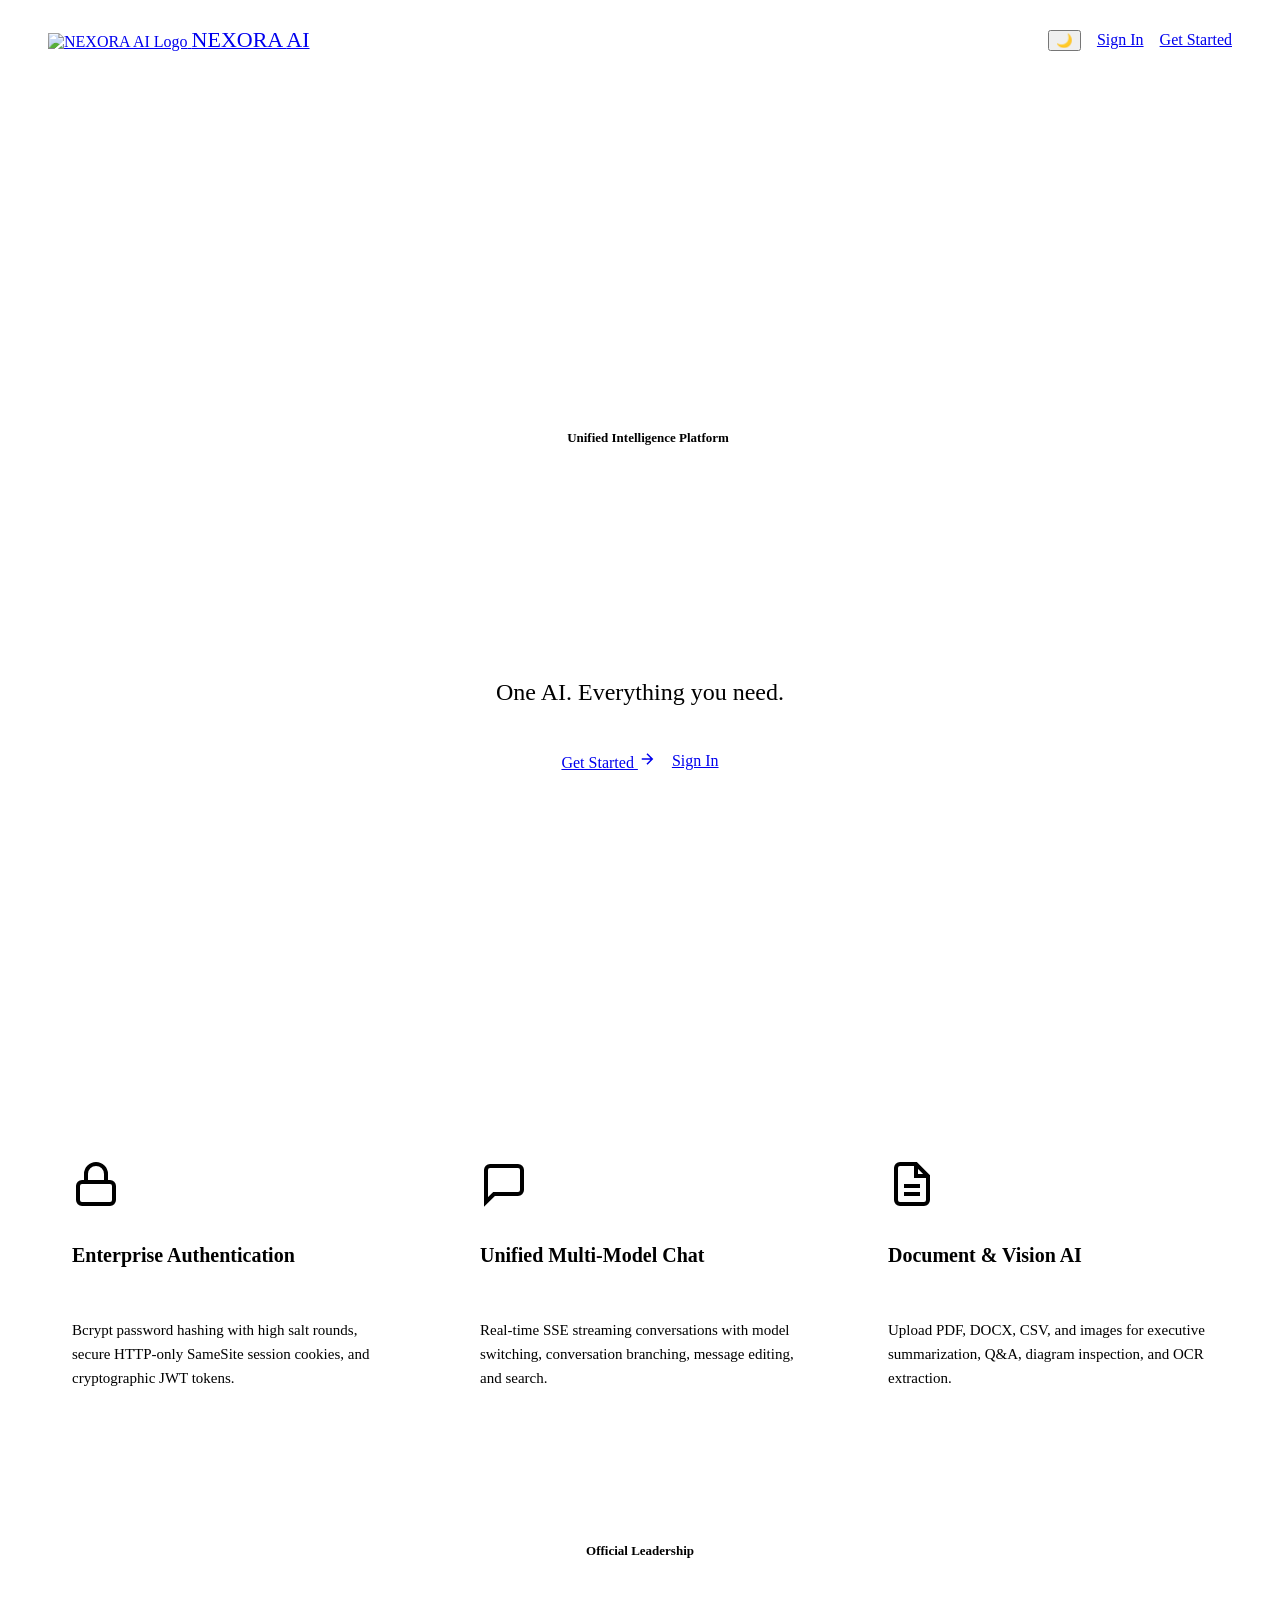
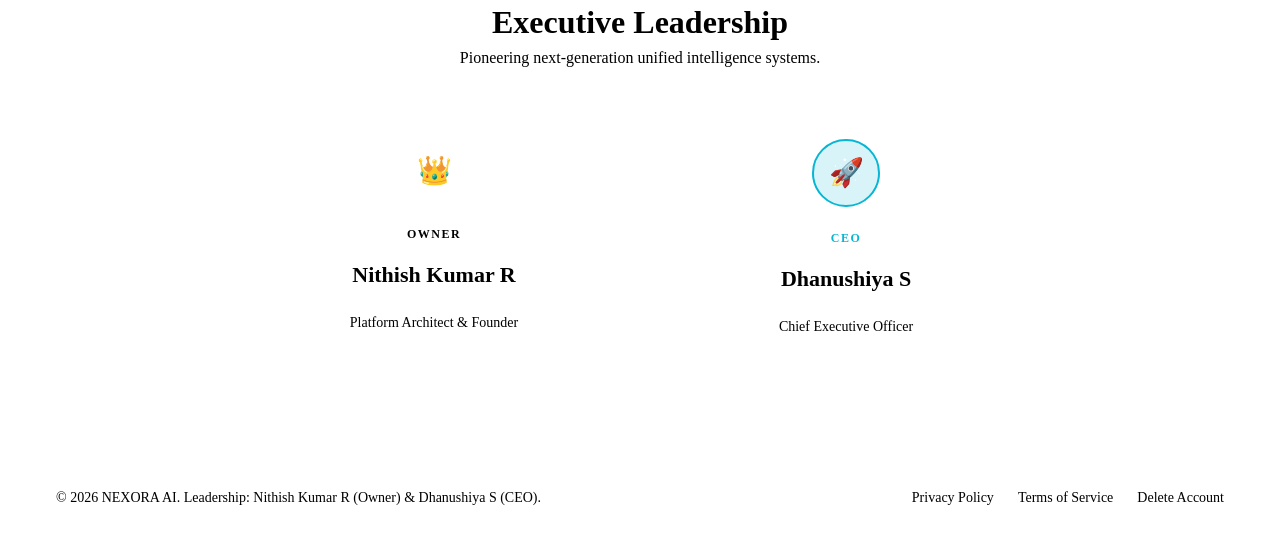
==== frontend/index.html @ 618863c6 "feat: permanent cloud deployment configuration and postgresql support" ====
<!DOCTYPE html>
<html lang="en">
<head>
  <meta charset="UTF-8">
  <meta name="viewport" content="width=device-width, initial-scale=1.0">
  <title>NEXORA AI — One AI. Everything you need.</title>
  <meta name="description" content="Production-ready AI platform with enterprise-grade security, multi-model chat, document vision, image generation, voice intelligence, and project workspaces.">
  <meta property="og:title" content="NEXORA AI — One AI. Everything you need.">
  <meta property="og:description" content="Production-ready AI platform with enterprise-grade security and unified intelligence.">
  <link rel="icon" type="image/png" href="/assets/favicon.png">
  
  <!-- Google Fonts -->
  <link rel="preconnect" href="https://fonts.googleapis.com">
  <link rel="preconnect" href="https://fonts.gstatic.com" crossorigin>
  <link href="https://fonts.googleapis.com/css2?family=Outfit:wght@400;600;700;800&family=Plus+Jakarta+Sans:wght@400;500;600;700&display=swap" rel="stylesheet">
  
  <link rel="stylesheet" href="/css/main.css">
  <script src="/js/theme.js"></script>

  <style>
    /* Landing Specific Styles */
    .landing-header {
      height: 80px;
      display: flex;
      align-items: center;
      justify-content: space-between;
      padding: 0 48px;
      position: fixed;
      top: 0;
      left: 0;
      right: 0;
      z-index: 50;
      background: var(--glass-bg);
      backdrop-filter: blur(16px);
      -webkit-backdrop-filter: blur(16px);
      border-bottom: 1px solid var(--color-border);
      transition: background-color var(--transition-normal), border-color var(--transition-normal);
    }
    .landing-nav-links {
      display: flex;
      align-items: center;
      gap: 16px;
    }
    .hero-section {
      min-height: 100vh;
      display: flex;
      flex-direction: column;
      align-items: center;
      justify-content: center;
      text-align: center;
      padding: 140px 24px 80px 24px;
      position: relative;
      z-index: 1;
    }
    .hero-badge {
      display: inline-flex;
      align-items: center;
      gap: 8px;
      padding: 6px 16px;
      border-radius: var(--radius-full);
      background: var(--color-primary-subtle);
      border: 1px solid var(--color-border);
      color: var(--color-bright);
      font-size: 13px;
      font-weight: 600;
      margin-bottom: 24px;
    }
    .hero-badge .pulse-dot {
      width: 8px;
      height: 8px;
      border-radius: 50%;
      background: var(--color-bright);
      box-shadow: 0 0 10px var(--color-bright);
      animation: pulse 2s infinite;
    }
    @keyframes pulse {
      0% { transform: scale(0.95); box-shadow: 0 0 0 0 var(--color-border-glow); }
      70% { transform: scale(1); box-shadow: 0 0 0 8px transparent; }
      100% { transform: scale(0.95); box-shadow: 0 0 0 0 transparent; }
    }
    .hero-title {
      font-size: clamp(44px, 7.5vw, 80px);
      font-weight: 800;
      letter-spacing: -1.5px;
      line-height: 1.1;
      max-width: 900px;
      margin-bottom: 20px;
    }
    .hero-title span {
      background: var(--gradient-primary);
      -webkit-background-clip: text;
      -webkit-text-fill-color: transparent;
    }
    .hero-tagline {
      font-size: clamp(18px, 2.5vw, 24px);
      font-weight: 500;
      color: var(--color-text-secondary);
      max-width: 640px;
      margin-bottom: 40px;
      line-height: 1.5;
    }
    .hero-cta-group {
      display: flex;
      align-items: center;
      gap: 16px;
      flex-wrap: wrap;
      justify-content: center;
    }
    .features-grid {
      display: grid;
      grid-template-columns: repeat(auto-fit, minmax(320px, 1fr));
      gap: 24px;
      max-width: 1200px;
      margin: 0 auto;
      padding: 0 24px 100px 24px;
      position: relative;
      z-index: 1;
    }
    .feature-card {
      background: var(--bg-card);
      border: 1px solid var(--color-border);
      border-radius: var(--radius-lg);
      padding: 32px;
      transition: all var(--transition-normal);
      display: flex;
      flex-direction: column;
      gap: 16px;
      box-shadow: var(--shadow-card);
    }
    .feature-card:hover {
      transform: translateY(-4px);
      border-color: var(--color-border-hover);
      box-shadow: var(--shadow-glow);
    }
    .feature-icon-box {
      width: 48px;
      height: 48px;
      border-radius: var(--radius-md);
      background: var(--color-primary-subtle);
      border: 1px solid var(--color-border);
      display: flex;
      align-items: center;
      justify-content: center;
      color: var(--color-bright);
    }
    .feature-card h3 {
      font-size: 20px;
      font-weight: 700;
      color: var(--color-text-main);
    }
    .feature-card p {
      color: var(--color-text-secondary);
      font-size: 15px;
      line-height: 1.6;
    }
    .landing-footer {
      border-top: 1px solid var(--color-border);
      padding: 40px 48px;
      display: flex;
      align-items: center;
      justify-content: space-between;
      color: var(--color-text-muted);
      font-size: 14px;
      max-width: 1200px;
      margin: 0 auto;
      flex-wrap: wrap;
      gap: 16px;
    }
    .footer-links {
      display: flex;
      align-items: center;
      gap: 24px;
    }
    .footer-links a {
      color: var(--color-text-secondary);
      text-decoration: none;
      transition: color var(--transition-fast);
    }
    .footer-links a:hover {
      color: var(--color-bright);
    }
    @media (max-width: 768px) {
      .landing-header {
        padding: 0 20px;
      }
      .landing-footer {
        padding: 32px 20px;
        flex-direction: column;
        align-items: center;
        text-align: center;
      }
    }
  </style>
</head>
<body>

  <!-- Ambient Glow Effects -->
  <div class="ambient-glow top-left"></div>
  <div class="ambient-glow bottom-right"></div>

  <!-- Header Navigation -->
  <header class="landing-header">
    <a href="/" class="brand-logo" style="margin-bottom: 0;">
      <img src="/assets/logo.png" alt="NEXORA AI Logo" class="brand-logo-img">
      <span class="brand-title" style="font-size: 22px;">NEXORA <span class="brand-accent">AI</span></span>
    </a>

    <div class="landing-nav-links">
      <button class="btn-theme-toggle" id="btn-theme-toggle" title="Switch to Black Theme" aria-label="Toggle Theme">
        <span class="theme-icon-dark">🌙</span>
      <span class="theme-icon-light" style="display:none;">☀️</span>
      </button>
      <a href="/login" id="btn-header-signin" class="btn btn-secondary">Sign In</a>
      <a href="/signup" id="btn-header-getstarted" class="btn btn-primary">Get Started</a>
    </div>
  </header>

  <!-- Hero Section -->
  <main>
    <section class="hero-section">
      <div class="hero-badge">
        <span class="pulse-dot"></span>
        <span>Unified Intelligence Platform</span>
      </div>

      <h1 class="hero-title">
        <span>NEXORA AI</span>
      </h1>

      <p class="hero-tagline">
        One AI. Everything you need.
      </p>

      <div class="hero-cta-group">
        <a href="/signup" id="btn-hero-getstarted" class="btn btn-primary btn-lg">
          Get Started
          <svg viewBox="0 0 24 24" fill="none" stroke="currentColor" stroke-width="2" width="18" height="18">
            <path d="M5 12h14M12 5l7 7-7 7"/>
          </svg>
        </a>
        <a href="/login" id="btn-hero-signin" class="btn btn-secondary btn-lg">
          Sign In
        </a>
      </div>
    </section>

    <!-- Core Features Grid -->
    <section class="features-grid">
      <div class="feature-card">
        <div class="feature-icon-box">
          <svg viewBox="0 0 24 24" fill="none" stroke="currentColor" stroke-width="2">
            <rect x="3" y="11" width="18" height="11" rx="2" ry="2"></rect>
            <path d="M7 11V7a5 5 0 0 1 10 0v4"></path>
          </svg>
        </div>
        <h3>Enterprise Authentication</h3>
        <p>Bcrypt password hashing with high salt rounds, secure HTTP-only SameSite session cookies, and cryptographic JWT tokens.</p>
      </div>

      <div class="feature-card">
        <div class="feature-icon-box">
          <svg viewBox="0 0 24 24" fill="none" stroke="currentColor" stroke-width="2">
            <path d="M21 15a2 2 0 0 1-2 2H7l-4 4V5a2 2 0 0 1 2-2h14a2 2 0 0 1 2 2z"></path>
          </svg>
        </div>
        <h3>Unified Multi-Model Chat</h3>
        <p>Real-time SSE streaming conversations with model switching, conversation branching, message editing, and search.</p>
      </div>

      <div class="feature-card">
        <div class="feature-icon-box">
          <svg viewBox="0 0 24 24" fill="none" stroke="currentColor" stroke-width="2">
            <path d="M14 2H6a2 2 0 0 0-2 2v16a2 2 0 0 0 2 2h12a2 2 0 0 0 2-2V8z"></path>
            <polyline points="14 2 14 8 20 8"></polyline>
            <line x1="16" y1="13" x2="8" y2="13"></line>
            <line x1="16" y1="17" x2="8" y2="17"></line>
          </svg>
        </div>
        <h3>Document & Vision AI</h3>
        <p>Upload PDF, DOCX, CSV, and images for executive summarization, Q&amp;A, diagram inspection, and OCR extraction.</p>
      </div>
    </section>

    <!-- Leadership Section -->
    <section style="max-width: 1200px; margin: 0 auto; padding: 0 24px 80px 24px; position: relative; z-index: 1;">
      <div style="text-align: center; margin-bottom: 40px;">
        <div class="hero-badge" style="margin-bottom: 12px;">
          <span>Official Leadership</span>
        </div>
        <h2 style="font-size: 32px; font-weight: 800; color: var(--color-text-main); margin-bottom: 8px;">Executive Leadership</h2>
        <p style="color: var(--color-text-secondary); font-size: 16px; max-width: 500px; margin: 0 auto;">Pioneering next-generation unified intelligence systems.</p>
      </div>

      <div style="display: grid; grid-template-columns: repeat(auto-fit, minmax(280px, 1fr)); gap: 24px; max-width: 800px; margin: 0 auto;">
        <!-- Owner Card -->
        <div class="feature-card" style="align-items: center; text-align: center; border-color: var(--color-border);">
          <div style="width: 64px; height: 64px; border-radius: 50%; background: var(--color-primary-subtle); border: 2px solid var(--color-bright); display: flex; align-items: center; justify-content: center; font-size: 28px; margin-bottom: 8px;">
            👑
          </div>
          <span style="font-size: 12px; font-weight: 700; text-transform: uppercase; letter-spacing: 1.5px; color: var(--color-bright);">Owner</span>
          <h3 style="font-size: 22px; font-weight: 700; margin: 4px 0 8px 0; color: var(--color-text-main);">Nithish Kumar R</h3>
          <p style="color: var(--color-text-secondary); font-size: 14px; margin: 0;">Platform Architect &amp; Founder</p>
        </div>

        <!-- CEO Card -->
        <div class="feature-card" style="align-items: center; text-align: center; border-color: rgba(6, 182, 212, 0.4);">
          <div style="width: 64px; height: 64px; border-radius: 50%; background: rgba(6, 182, 212, 0.15); border: 2px solid #06B6D4; display: flex; align-items: center; justify-content: center; font-size: 28px; margin-bottom: 8px;">
            🚀
          </div>
          <span style="font-size: 12px; font-weight: 700; text-transform: uppercase; letter-spacing: 1.5px; color: #06B6D4;">CEO</span>
          <h3 style="font-size: 22px; font-weight: 700; margin: 4px 0 8px 0; color: var(--color-text-main);">Dhanushiya S</h3>
          <p style="color: var(--color-text-secondary); font-size: 14px; margin: 0;">Chief Executive Officer</p>
        </div>
      </div>
    </section>
  </main>

  <!-- Footer -->
  <footer class="landing-footer">
    <div>&copy; 2026 NEXORA AI. Leadership: Nithish Kumar R (Owner) &amp; Dhanushiya S (CEO).</div>
    <div class="footer-links">
      <a href="/privacy">Privacy Policy</a>
      <a href="/terms">Terms of Service</a>
      <a href="/delete-account">Delete Account</a>
    </div>
  </footer>

  <script src="/js/api.js"></script>
</body>
</html>
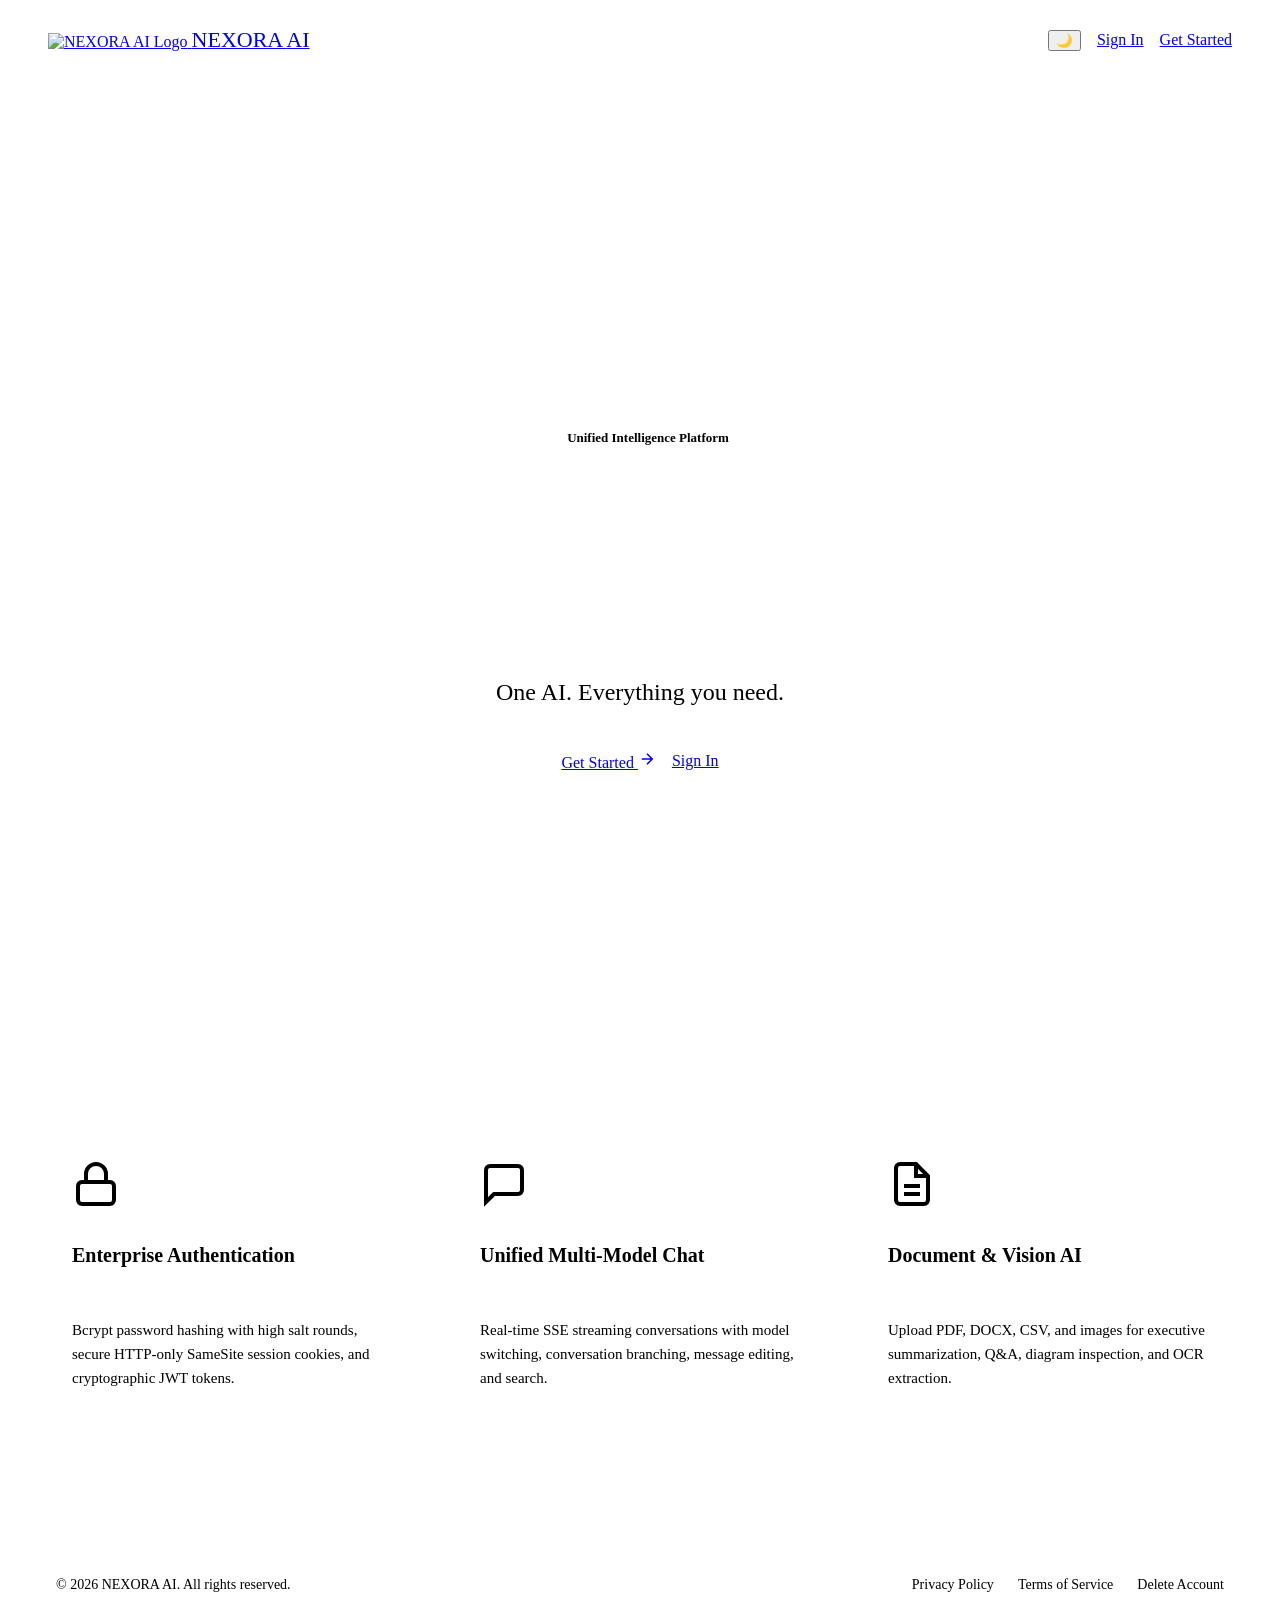
==== commit 01c47743: "fix: hide leadership cards and preserve identity responses" ====
--- a/frontend/index.html
+++ b/frontend/index.html
@@ -280,44 +280,11 @@
         <p>Upload PDF, DOCX, CSV, and images for executive summarization, Q&amp;A, diagram inspection, and OCR extraction.</p>
       </div>
     </section>
-
-    <!-- Leadership Section -->
-    <section style="max-width: 1200px; margin: 0 auto; padding: 0 24px 80px 24px; position: relative; z-index: 1;">
-      <div style="text-align: center; margin-bottom: 40px;">
-        <div class="hero-badge" style="margin-bottom: 12px;">
-          <span>Official Leadership</span>
-        </div>
-        <h2 style="font-size: 32px; font-weight: 800; color: var(--color-text-main); margin-bottom: 8px;">Executive Leadership</h2>
-        <p style="color: var(--color-text-secondary); font-size: 16px; max-width: 500px; margin: 0 auto;">Pioneering next-generation unified intelligence systems.</p>
-      </div>
-
-      <div style="display: grid; grid-template-columns: repeat(auto-fit, minmax(280px, 1fr)); gap: 24px; max-width: 800px; margin: 0 auto;">
-        <!-- Owner Card -->
-        <div class="feature-card" style="align-items: center; text-align: center; border-color: var(--color-border);">
-          <div style="width: 64px; height: 64px; border-radius: 50%; background: var(--color-primary-subtle); border: 2px solid var(--color-bright); display: flex; align-items: center; justify-content: center; font-size: 28px; margin-bottom: 8px;">
-            👑
-          </div>
-          <span style="font-size: 12px; font-weight: 700; text-transform: uppercase; letter-spacing: 1.5px; color: var(--color-bright);">Owner</span>
-          <h3 style="font-size: 22px; font-weight: 700; margin: 4px 0 8px 0; color: var(--color-text-main);">Nithish Kumar R</h3>
-          <p style="color: var(--color-text-secondary); font-size: 14px; margin: 0;">Platform Architect &amp; Founder</p>
-        </div>
-
-        <!-- CEO Card -->
-        <div class="feature-card" style="align-items: center; text-align: center; border-color: rgba(6, 182, 212, 0.4);">
-          <div style="width: 64px; height: 64px; border-radius: 50%; background: rgba(6, 182, 212, 0.15); border: 2px solid #06B6D4; display: flex; align-items: center; justify-content: center; font-size: 28px; margin-bottom: 8px;">
-            🚀
-          </div>
-          <span style="font-size: 12px; font-weight: 700; text-transform: uppercase; letter-spacing: 1.5px; color: #06B6D4;">CEO</span>
-          <h3 style="font-size: 22px; font-weight: 700; margin: 4px 0 8px 0; color: var(--color-text-main);">Dhanushiya S</h3>
-          <p style="color: var(--color-text-secondary); font-size: 14px; margin: 0;">Chief Executive Officer</p>
-        </div>
-      </div>
-    </section>
   </main>
 
   <!-- Footer -->
   <footer class="landing-footer">
-    <div>&copy; 2026 NEXORA AI. Leadership: Nithish Kumar R (Owner) &amp; Dhanushiya S (CEO).</div>
+    <div>&copy; 2026 NEXORA AI. All rights reserved.</div>
     <div class="footer-links">
       <a href="/privacy">Privacy Policy</a>
       <a href="/terms">Terms of Service</a>
